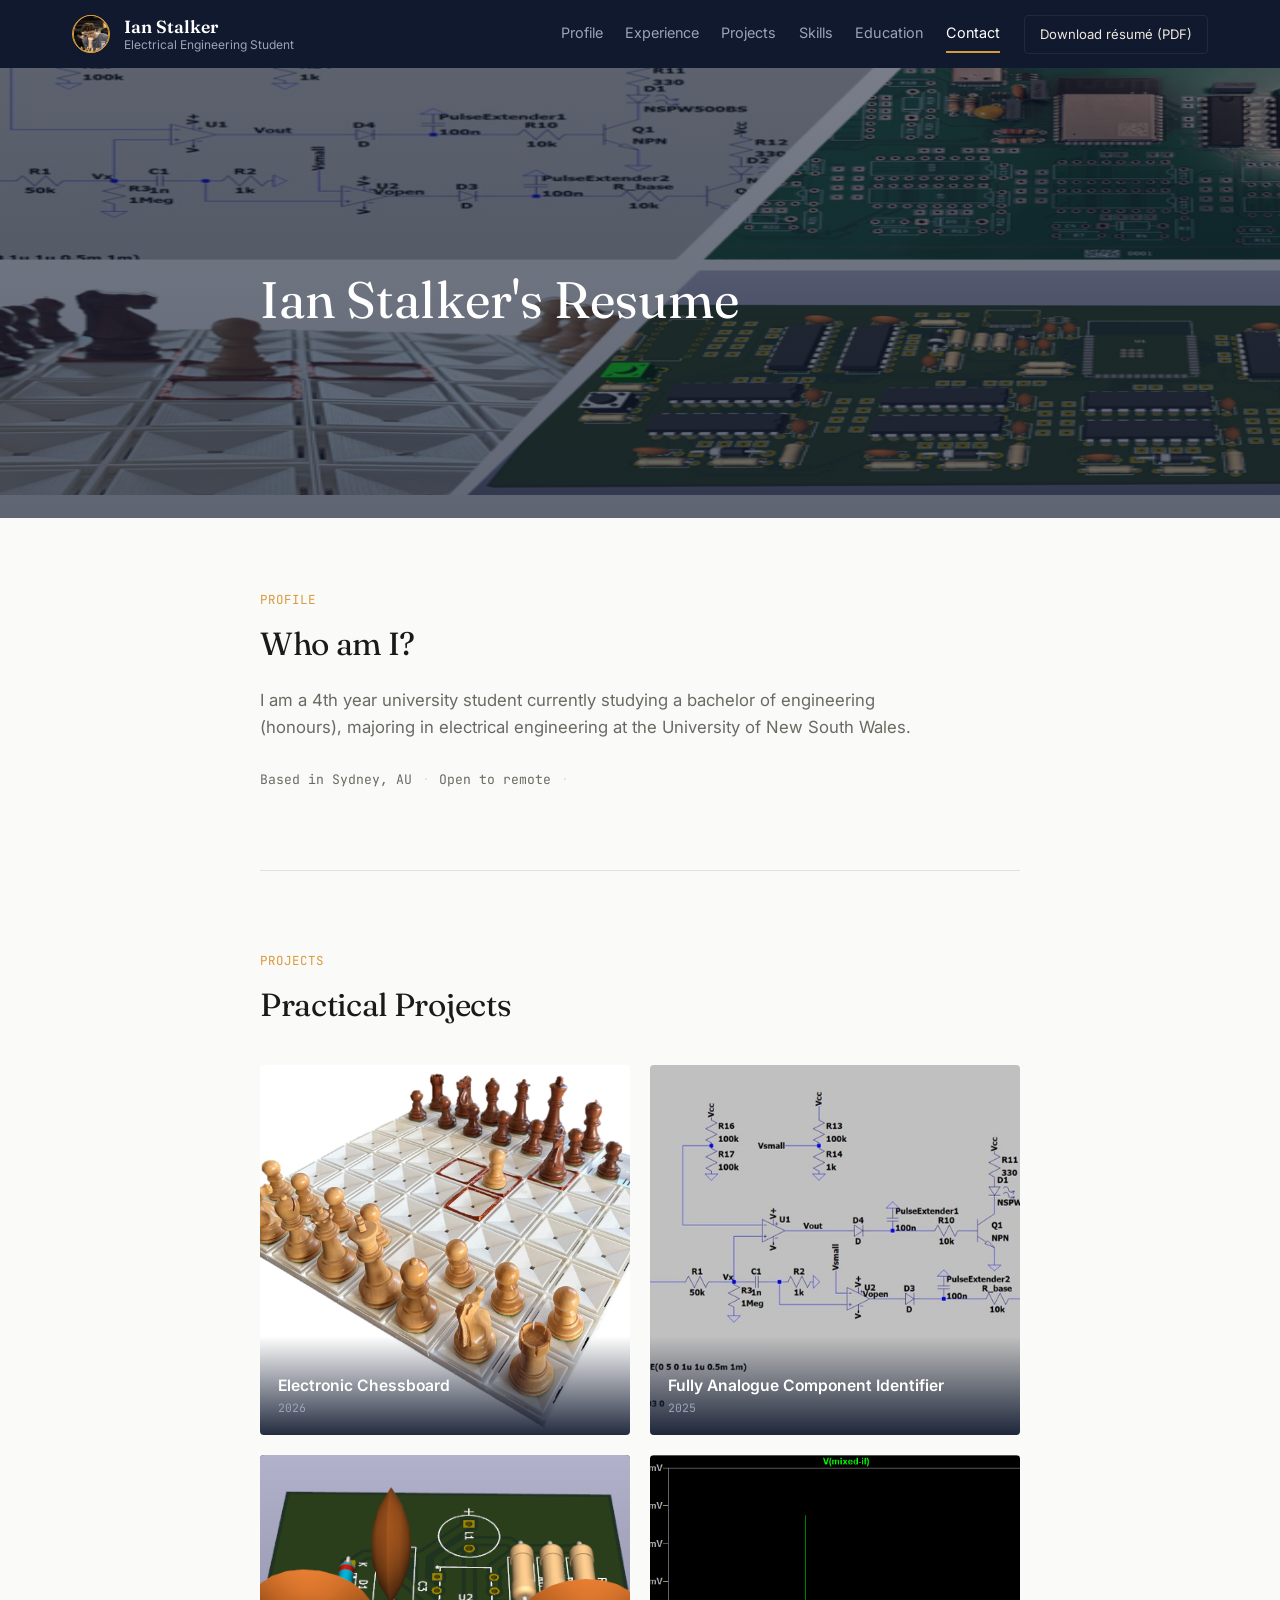
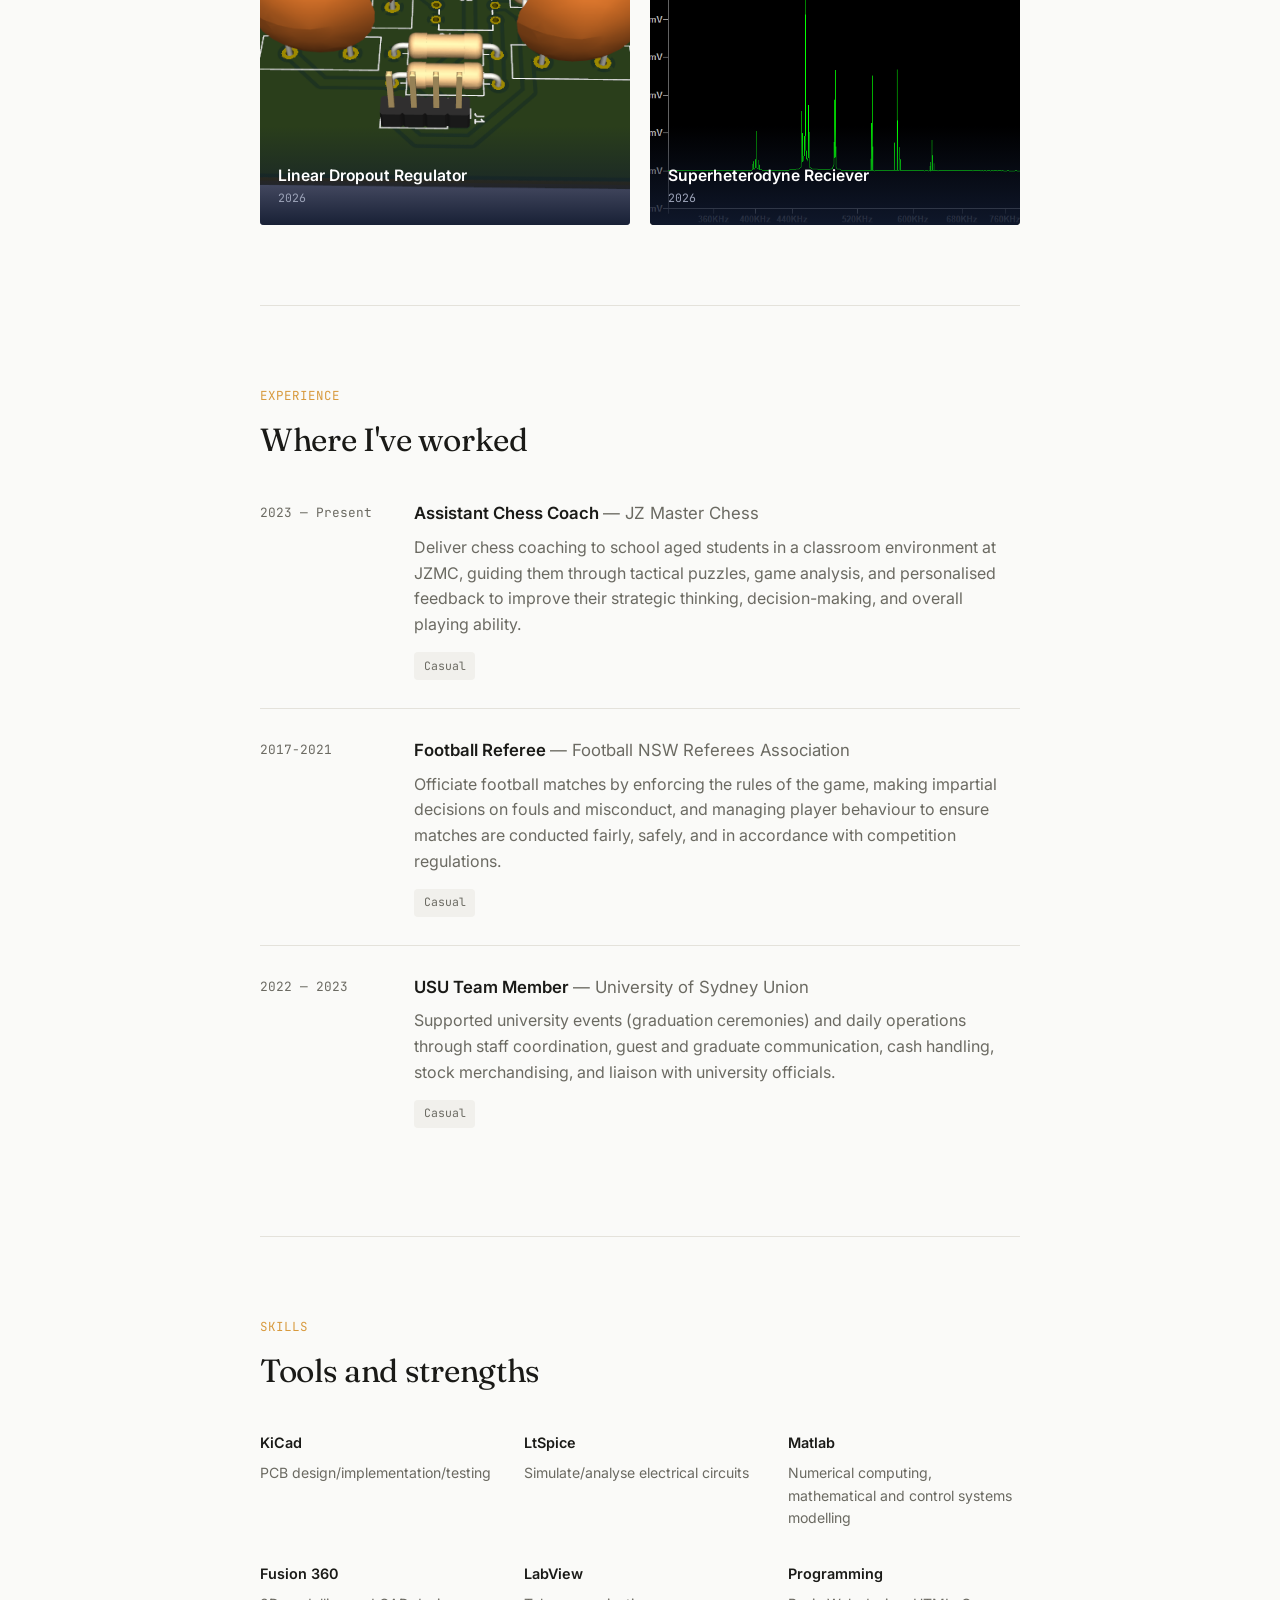
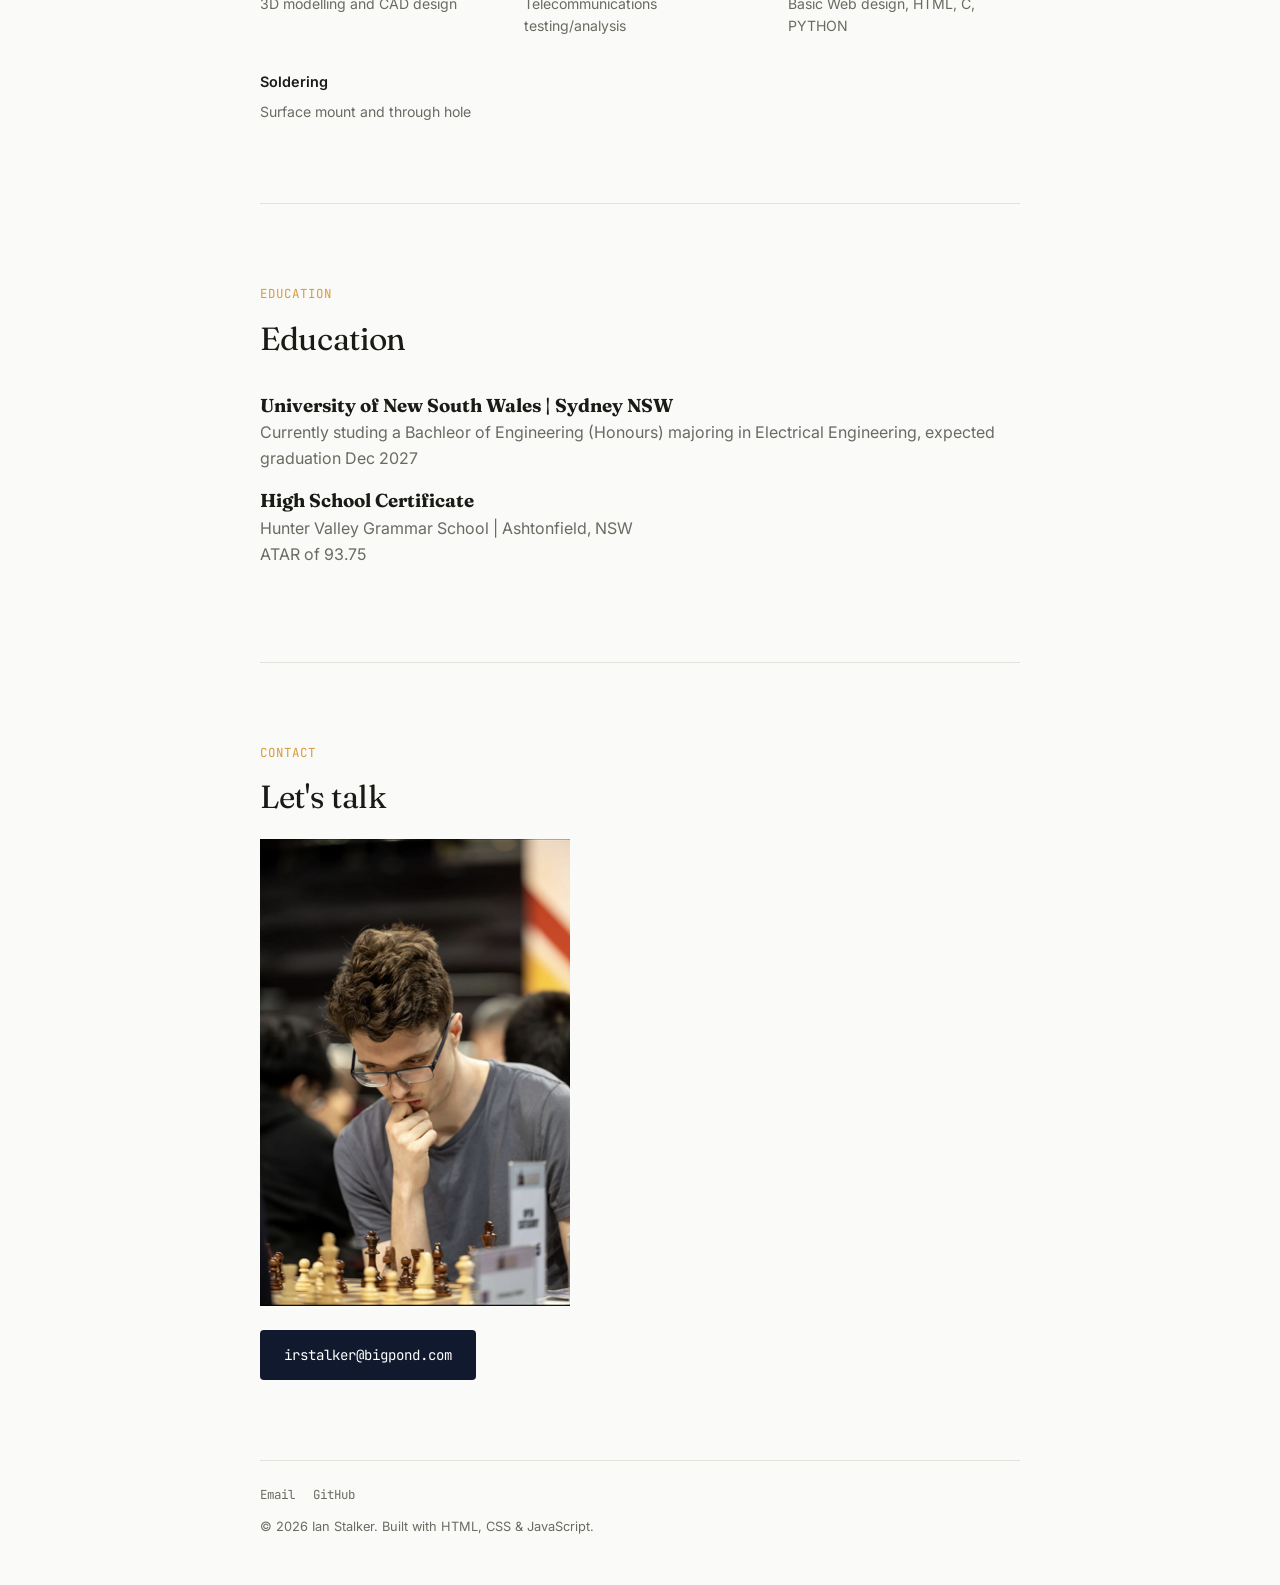
==== index.html @ 968f84c9 "Add files via upload" ====
<!DOCTYPE html>
<html lang="en">
<head>
  <meta charset="UTF-8">
  <meta name="viewport" content="width=device-width, initial-scale=1.0">
  <title>Ian Stalker — Résumé</title>
  <meta name="description" content="Résumé and portfolio of Ian Stalker">
  <link rel="preconnect" href="https://fonts.googleapis.com">
  <link rel="preconnect" href="https://fonts.gstatic.com" crossorigin>
  <link href="https://fonts.googleapis.com/css2?family=Fraunces:ital,opsz,wght@0,9..144,400;0,9..144,600;1,9..144,500&family=Inter:wght@400;500;600&family=JetBrains+Mono:wght@400;500&display=swap" rel="stylesheet">
  <link rel="stylesheet" href="style.css">
</head>
<body>
<header class="topbar" id="topbar">
  <div class="topbar-inner">
    <a class="brand" href="index.html" aria-label="Ian Stalker — home">
      <span class="avatar" aria-hidden="true"><img class="avatar" src="photos/Profile Picture.png" alt="Ian Stalker"> </span>
      <span class="brand-text"><span class="name">Ian Stalker</span><span class="title">Electrical Engineering Student</span></span>
    </a>
    <button class="nav-toggle" id="navToggle" aria-label="Toggle navigation" aria-expanded="false" aria-controls="siteNav"><span></span><span></span><span></span></button>
    <nav class="site-nav" id="siteNav" aria-label="Main navigation">
      <ul><li><a href="#profile" class="nav-link" data-section="profile">Profile</a></li><li><a href="#experience" class="nav-link" data-section="experience">Experience</a></li><li><a href="#projects" class="nav-link" data-section="projects">Projects</a></li><li><a href="#skills" class="nav-link" data-section="skills">Skills</a></li><li><a href="#education" class="nav-link" data-section="education">Education</a></li><li><a href="#contact" class="nav-link" data-section="contact">Contact</a></li></ul>
      <a class="btn-download" href="Ian_Stalker_Resume.pdf" download>Download résumé (PDF)</a>
    </nav>
  </div>
  <div class="progress-rail" aria-hidden="true"><div class="progress-fill" id="progressFill"></div></div>
</header>

<section class="hero hero-home" aria-label="Introduction">
  <div class="hero-inner">
    <p class="eyebrow"></p>
    <h1 class="hero-title">Ian Stalker's Resume</h1>
  </div>
</section>



<main class="content">
  <section id="profile" class="section">
    <p class="eyebrow">Profile</p>
    <h1 class="section-title">Who am I?</h1>
    <p class="lede">I am a 4th year university student currently studying a bachelor of engineering (honours), majoring in electrical engineering at the University of New South Wales.</p>
    <div class="meta-row"><span>Based in Sydney, AU</span><span class="sep">·</span><span>Open to remote</span><span class="sep">·</span></div>
  </section>

  <section id="projects" class="section">
    <p class="eyebrow">Projects</p>
    <h2 class="section-title">Practical Projects</h2>
    <div class="project-grid">
        <a class="project-tile" href="project-1.html">
          <img src="photos/Chessboard project/Chessboard diagonal oblique no background.jpg" alt="Preview of Ledger — expense tracking, rebuilt" loading="lazy">
          <span class="tile-caption"><span class="tile-title">Electronic Chessboard</span><span class="tile-sub">2026</span></span>
        </a>
        <a class="project-tile" href="project-2.html">
          <img src="photos/Component Identifier Circuit/Component identifier preview.jpg" alt="Preview of Component kit for internal tools" loading="lazy">
          <span class="tile-caption"><span class="tile-title">Fully Analogue Component Identifier</span><span class="tile-sub">2025</span></span>
        </a>
        <a class="project-tile" href="project-3.html">
          <img src="photos/LDO Project/LDO front diagonal.png" alt="Preview of Field notes — a writing site" loading="lazy" 
          style="width: 100%; height: 100%; object-fit contain; margin: auto; position: absolute; inset: 0;">
          <span class="tile-caption"><span class="tile-title">Linear Dropout Regulator</span><span class="tile-sub">2026</span></span>
        </a>
        <a class="project-tile" href="project-4.html">
          <img src="photos/Superheterodyne Reciever/superhet thumbnail.png" alt="Preview of Onboarding flow redesign" loading="lazy">
          <span class="tile-caption"><span class="tile-title">Superheterodyne Reciever</span><span class="tile-sub">2026</span></span>
        </a>
    </div>
  </section>

  <section id="experience" class="section">
    <p class="eyebrow">Experience</p>
    <h2 class="section-title">Where I've worked</h2>
    <ol class="timeline">
        <li class="entry">
          <div class="entry-date"><time>2023 — Present</time></div>
          <div class="entry-body">
            <h3 class="entry-role"><a href="experience-1.html">Assistant Chess Coach</a> <span class="entry-org">— JZ Master Chess</span></h3>
            <p>Deliver chess coaching to school aged students in a classroom environment at JZMC, guiding them through tactical puzzles, game analysis,
            and personalised feedback to improve their strategic thinking, decision-making, and overall playing ability.</p>
            <ul class="tag-list"><li>Casual</li></ul>
            
          </div>
        </li>
        <li class="entry">
          <div class="entry-date"><time>2017-2021</time></div>
          <div class="entry-body">
            <h3 class="entry-role"><a href="experience-2.html">Football Referee</a> <span class="entry-org">— Football NSW Referees Association</span></h3>
            <p>Officiate football matches by enforcing the rules of the game, making impartial decisions on fouls and misconduct, 
              and managing player behaviour to ensure matches are conducted fairly, safely, and in accordance with competition regulations.</p>
            <ul class="tag-list"><li>Casual</li></ul>
            
          </div>
        </li>
        <li class="entry">
          <div class="entry-date"><time>2022 — 2023</time></div>
          <div class="entry-body">
            <h3 class="entry-role"><a href="experience-3.html">USU Team Member</a> <span class="entry-org">— University of Sydney Union</span></h3>
            <p>Supported university events (graduation ceremonies) and daily operations through staff coordination, guest and graduate communication, 
              cash handling, stock merchandising, and liaison with university officials. </p>
            <ul class="tag-list"><li>Casual</li></ul>
            
          </div>
        </li>
    </ol>
  </section>

  <section id="skills" class="section">
    <p class="eyebrow">Skills</p>
    <h2 class="section-title">Tools and strengths</h2>
    <div class="skills-grid">
      <div class="skill-group"><h3>KiCad</h3><p>PCB design/implementation/testing</p></div>
      <div class="skill-group"><h3>LtSpice</h3><p>Simulate/analyse electrical circuits</p></div>
      <div class="skill-group"><h3>Matlab</h3><p>Numerical computing, mathematical and control systems modelling</p></div>
      <div class="skill-group"><h3>Fusion 360</h3><p>3D modelling and CAD design</p></div>
      <div class="skill-group"><h3>LabView</h3><p>Telecommunications testing/analysis</p></div>
      <div class="skill-group"><h3>Programming</h3><p>Basic Web design, HTML, C, PYTHON</p></div>
      <div class="skill-group"><h3>Soldering</h3><p>Surface mount and through hole</p></div>
    </div>
  </section>

  <section id="education" class="section">
    <p class="eyebrow">Education</p>
    <h2 class="section-title">Education</h2>
    <div class="entry-body no-timeline">
      <h3>University of New South Wales | Sydney NSW</h3>
      <p>Currently studing a Bachleor of Engineering (Honours) majoring in Electrical Engineering, expected graduation Dec 2027</p>
      
      <h3>High School Certificate</h3>
      <p>Hunter Valley Grammar School | Ashtonfield, NSW <br>ATAR of 93.75</br></p>
    </div>
  </section>

  <section id="contact" class="section">
    <p class="eyebrow">Contact</p>
    <h2 class="section-title">Let's talk</h2>
    <p class="lede"></p>
    <img src="photos/Profile Picture.png" alt="Ian Stalker">
    <a class="btn-primary" href="mailto:irstalker@bigpond.com">irstalker@bigpond.com</a>
  </section>
  <footer class="page-footer">
  <ul class="social-links">
    <li><a href="mailto:irystalker@gmail.com">Email</a></li>
    
    
    <li><a href="https://github.com/" target="_blank" rel="noopener">GitHub</a></li>
  </ul>
  <p>&copy; 2026 Ian Stalker. Built with HTML, CSS &amp; JavaScript.</p>
</footer>
</main>
<script src="script.js"></script>
</body>
</html>
---- style.css ----
/* ---------- Parallax hero banner ---------- */
.hero {
  position: relative;
  min-height: 50vh;
  display: flex;
  align-items: center;
  padding: 0 2rem;
  color: #fff;
  background-image:
    linear-gradient(rgba(16,25,46,0.55), rgba(16,25,46,0.75)),  /* dark overlay so text is readable */
    

}
.hero-inner { max-width: var(--content-max); margin: 0 auto; width: 100%; }
.hero-title { font-size: clamp(2rem, 5vw, 3.2rem); font-weight: 400; line-height: 1.2; }

/* iOS Safari ignores fixed backgrounds, so fall back to normal scrolling */
@media (hover: none) {
  .hero { background-attachment: scroll; }
}

.hero-home {
  background-image:
    linear-gradient(rgba(16,25,46,0.55), rgba(16,25,46,0.75)),
    url("photos/home\ page\ banner.png");
    background-size: 100% 100%, 200vh 50vh;
    background-repeat: no-repeat;
    background-position: center, center 10%;
    background-attachment: fixed;   /* this creates the parallax effect */
}

.hero-chess {
  background-image:
    linear-gradient(rgba(16,25,46,0.55), rgba(16,25,46,0.75)),
    url("photos/Chessboard project/banner.png");
    background-size: contain;
    background-repeat: no-repeat;
    background-position: center, center 20%;
    background-attachment: fixed;   /* this creates the parallax effect */
}

.hero-component {
  background-image:
    linear-gradient(rgba(16,25,46,0.55), rgba(16,25,46,0.75)),
    url("photos/Component Identifier Circuit/component\ identifier\ full.png");
    background-size: contain;
    background-repeat: no-repeat;
    background-position: center, center 20%;
    background-attachment: fixed;   /* this creates the parallax effect */
}

.hero-LDO {
  background-image:
    linear-gradient(rgba(16,25,46,0.55), rgba(16,25,46,0.75)),
    url("photos/LDO Project/LDO\ banner.png");
    background-size: contain;
    background-repeat: no-repeat;
    background-position: center, center 20%;
    background-attachment: fixed;   /* this creates the parallax effect */
}

.hero-superhet {
  background-image:
    linear-gradient(rgba(16,25,46,0.55), rgba(16,25,46,0.75)),
    url("photos/Superheterodyne Reciever/superhet\ banner.png");
    background-size: contain;
    background-repeat: no-repeat;
    background-position: center, center 20%;
    background-attachment: fixed;   /* this creates the parallax effect */
}


/* =========================================================
   DESIGN TOKENS — change these to re-theme the whole site
   ========================================================= */
:root {
  --ink:        #10192E;
  --ink-soft:   #1C2A46;
  --paper:      #FAFAF8;
  --paper-dim:  #F1F0EC;
  --line:       #E4E2DB;
  --text-main:  #1A1A17;
  --text-soft:  #6B6A62;
  --cream:      #EFEAE0;
  --cream-dim:  #9CA3B8;
  --amber:      #D89A3E;
  --amber-soft: rgba(216, 154, 62, 0.16);

  --font-display: 'Fraunces', Georgia, serif;
  --font-body: 'Inter', -apple-system, BlinkMacSystemFont, sans-serif;
  --font-mono: 'JetBrains Mono', 'Courier New', monospace;

  --topbar-height: 68px;
  --content-max: 760px;
  --radius: 4px;
}

/* ---------- Reset & base ---------- */
*, *::before, *::after { box-sizing: border-box; }
html { scroll-behavior: smooth; }
body {
  margin: 0;
  font-family: var(--font-body);
  background: var(--paper);
  color: var(--text-main);
  line-height: 1.6;
  -webkit-font-smoothing: antialiased;
}
a { color: inherit; text-decoration: none; }
ul, ol { list-style: none; margin: 0; padding: 0; }
h1, h2, h3 { margin: 0; font-family: var(--font-display); }
img { max-width: 100%; display: block; }

a:focus-visible, button:focus-visible {
  outline: 2px solid var(--amber);
  outline-offset: 3px;
}
@media (prefers-reduced-motion: reduce) {
  html { scroll-behavior: auto; }
  * { animation-duration: 0.01ms !important; transition-duration: 0.01ms !important; }
}

/* =========================================================
   TOP BAR (replaces the old sidebar)
   ========================================================= */
.topbar {
  position: sticky;
  top: 0;
  z-index: 60;
  background: var(--ink);
  color: var(--cream);
}
.topbar-inner {
  max-width: 1200px;
  margin: 0 auto;
  height: var(--topbar-height);
  padding: 0 2rem;
  display: flex;
  align-items: center;
  justify-content: space-between;
  gap: 1.5rem;
}

.brand { display: flex; align-items: center; gap: 0.85rem; flex-shrink: 0; }
.avatar {
  width: 38px; height: 38px;
  border-radius: 50%;
  background: var(--amber-soft);
  border: 1px solid var(--amber);
  color: var(--amber);
  font-family: var(--font-mono);
  font-size: 0.75rem;
  letter-spacing: 0.05em;
  display: flex; align-items: center; justify-content: center;
}
.brand-text { display: flex; flex-direction: column; line-height: 1.25; }
.name { font-family: var(--font-display); font-size: 1.1rem; font-weight: 600; color: #fff; }
.title { font-size: 0.75rem; color: var(--cream-dim); }

.site-nav { display: flex; align-items: center; gap: 1.5rem; }
.site-nav ul { display: flex; gap: 1.4rem; }

.nav-link {
  display: block;
  padding: 0.4rem 0;
  font-size: 0.9rem;
  color: var(--cream-dim);
  border-bottom: 2px solid transparent;
  transition: color 0.15s ease, border-color 0.15s ease;
}
.nav-link:hover { color: var(--cream); }
.nav-link.active { color: #fff; border-bottom-color: var(--amber); }

.btn-download {
  padding: 0.5rem 0.95rem;
  border: 1px solid var(--ink-soft);
  border-radius: var(--radius);
  font-size: 0.82rem;
  color: var(--cream);
  white-space: nowrap;
  transition: border-color 0.15s ease, background 0.15s ease;
}
.btn-download:hover { border-color: var(--amber); background: var(--amber-soft); }

/* Reading-progress line along the bottom edge of the bar */
.progress-rail { position: absolute; left: 0; right: 0; bottom: 0; height: 3px; }
.progress-fill { width: 0%; height: 100%; background: var(--amber); transition: width 0.1s linear; }

/* Hamburger (mobile only) */
.nav-toggle {
  display: none;
  width: 42px; height: 42px;
  background: transparent;
  border: none;
  flex-direction: column;
  align-items: center;
  justify-content: center;
  gap: 4px;
  cursor: pointer;
}
.nav-toggle span { width: 20px; height: 2px; background: var(--cream); transition: transform 0.2s ease, opacity 0.2s ease; }
.nav-toggle[aria-expanded="true"] span:nth-child(1) { transform: translateY(6px) rotate(45deg); }
.nav-toggle[aria-expanded="true"] span:nth-child(2) { opacity: 0; }
.nav-toggle[aria-expanded="true"] span:nth-child(3) { transform: translateY(-6px) rotate(-45deg); }

/* =========================================================
   MAIN CONTENT
   ========================================================= */
.content { padding: 4.5rem 2rem 3rem; }

.section {
  max-width: var(--content-max);
  margin: 0 auto;
  padding-bottom: 5rem;
  scroll-margin-top: calc(var(--topbar-height) + 1.5rem);
}
.section + .section { border-top: 1px solid var(--line); padding-top: 5rem; }

.eyebrow {
  font-family: var(--font-mono);
  font-size: 0.78rem;
  letter-spacing: 0.08em;
  text-transform: uppercase;
  color: var(--amber);
  margin: 0 0 0.9rem;
}
.section-title {
  font-size: 2rem;
  font-weight: 400;
  line-height: 1.25;
  letter-spacing: -0.01em;
  margin-bottom: 1.4rem;
}
.lede { font-size: 1.05rem; color: var(--text-soft); max-width: 60ch; margin: 0; }

.meta-row { margin-top: 1.75rem; font-family: var(--font-mono); font-size: 0.82rem; color: var(--text-soft); }
.meta-row .sep { margin: 0 0.6rem; color: var(--line); }

/* ---------- Experience timeline ---------- */
.timeline { margin-top: 2.5rem; }
.entry {
  display: grid;
  grid-template-columns: 130px 1fr;
  gap: 1.5rem;
  padding: 1.75rem 0;
  border-top: 1px solid var(--line);
}
.entry:first-child { border-top: none; padding-top: 0; }
.entry-date { font-family: var(--font-mono); font-size: 0.8rem; color: var(--text-soft); padding-top: 0.2rem; }
.entry-role { font-family: var(--font-body); font-size: 1.05rem; font-weight: 600; margin-bottom: 0.5rem; }
.entry-role a:hover { color: var(--amber); }
.entry-org { font-weight: 400; color: var(--text-soft); }
.entry-body p { margin: 0 0 0.9rem; color: var(--text-soft); }

.tag-list { display: flex; flex-wrap: wrap; gap: 0.5rem; margin-top: 1.25rem; }
.entry-body .tag-list { margin-top: 0; }
.tag-list li {
  font-family: var(--font-mono);
  font-size: 0.72rem;
  padding: 0.3rem 0.6rem;
  background: var(--paper-dim);
  border-radius: var(--radius);
  color: var(--text-soft);
}
.more-link { display: inline-block; margin-top: 1rem; font-family: var(--font-mono); font-size: 0.8rem; color: var(--amber); }
.more-link::after { content: " →"; }
.more-link:hover { text-decoration: underline; }

.no-timeline { margin-top: 2rem; }
.entry-date-inline { font-family: var(--font-mono); font-size: 0.82rem; color: var(--text-soft); margin-top: 0.3rem; }

/* ---------- Project tiles (square, image-led) ---------- */
.project-grid {
  margin-top: 2.5rem;
  display: grid;
  grid-template-columns: repeat(2, 1fr);
  gap: 1.25rem;
}
.project-tile {
  position: relative;
  display: block;
  aspect-ratio: 1 / 1;
  overflow: hidden;
  border-radius: var(--radius);
  background: var(--ink-soft);
}
.project-tile img {
  width: 100%; height: 100%;
  object-fit: cover;
  transition: transform 0.35s ease;
}
.tile-caption {
  position: absolute;
  left: 0; right: 0; bottom: 0;
  display: flex; flex-direction: column; gap: 0.15rem;
  padding: 2.5rem 1.1rem 1.1rem;
  color: #fff;
  background: linear-gradient(to top, rgba(16,25,46,0.92), rgba(16,25,46,0));
}
.tile-title { font-weight: 600; font-size: 0.98rem; line-height: 1.3; }
.tile-sub { font-family: var(--font-mono); font-size: 0.72rem; color: var(--cream-dim); }
.project-tile:hover img { transform: scale(1.04); }
.project-tile:hover .tile-title { text-decoration: underline; text-decoration-color: var(--amber); text-underline-offset: 3px; }

/* ---------- Skills ---------- */
.skills-grid { margin-top: 2.5rem; display: grid; grid-template-columns: repeat(auto-fit, minmax(180px, 1fr)); gap: 2rem; }
.skill-group h3 { font-family: var(--font-body); font-size: 0.9rem; font-weight: 600; margin-bottom: 0.5rem; }
.skill-group p { font-size: 0.88rem; color: var(--text-soft); margin: 0; }

/* ---------- Contact ---------- */
.btn-primary {
  display: inline-block;
  margin-top: 1.5rem;
  padding: 0.85rem 1.5rem;
  background: var(--ink);
  color: #fff;
  border-radius: var(--radius);
  font-family: var(--font-mono);
  font-size: 0.88rem;
  transition: background 0.15s ease;
}
.btn-primary:hover { background: var(--ink-soft); }

/* ---------- Detail pages (project / experience) ---------- */
.detail { padding-bottom: 3rem; }
.back-link { display: inline-block; margin-bottom: 2rem; font-family: var(--font-mono); font-size: 0.8rem; color: var(--text-soft); }
.back-link:hover { color: var(--amber); }
.hero-image { width: 100%; aspect-ratio: 16 / 9; object-fit: cover; border-radius: var(--radius); margin: 2.5rem 0 1rem; }
.detail h2 { font-family: var(--font-body); font-size: 1.1rem; font-weight: 600; margin: 2.5rem 0 0.6rem; }
.detail p { color: var(--text-soft); max-width: 62ch; margin: 0; }
.bullets { color: var(--text-soft); max-width: 62ch; }
.bullets li { position: relative; padding-left: 1.1rem; margin-bottom: 0.4rem; }
.bullets li::before { content: ""; position: absolute; left: 0; top: 0.7em; width: 5px; height: 5px; border-radius: 50%; background: var(--amber); }

.pager { margin-top: 4rem; padding-top: 1.5rem; border-top: 1px solid var(--line); display: grid; grid-template-columns: 1fr 1fr; gap: 1rem; }
.pager a { display: block; font-weight: 600; font-size: 0.95rem; }
.pager a:last-child { text-align: right; }
.pager a span { display: block; font-family: var(--font-mono); font-size: 0.72rem; font-weight: 400; color: var(--text-soft); margin-bottom: 0.2rem; }
.pager a:hover { color: var(--amber); }

/* ---------- Footer ---------- */
.page-footer {
  max-width: var(--content-max);
  margin: 0 auto;
  padding-top: 1.5rem;
  border-top: 1px solid var(--line);
  font-size: 0.8rem;
  color: var(--text-soft);
}
.page-footer p { margin: 0.75rem 0 0; }
.social-links { display: flex; gap: 1.1rem; font-family: var(--font-mono); font-size: 0.78rem; }
.social-links a:hover { color: var(--amber); }

/* =========================================================
   RESPONSIVE
   ========================================================= */
@media (max-width: 980px) {
  .topbar-inner { padding: 0 1.25rem; }
  .nav-toggle { display: flex; }

  .site-nav {
    display: none;
    position: absolute;
    top: var(--topbar-height);
    left: 0; right: 0;
    flex-direction: column;
    align-items: stretch;
    gap: 1rem;
    padding: 1rem 1.25rem 1.5rem;
    background: var(--ink);
    border-top: 1px solid var(--ink-soft);
  }
  .site-nav.open { display: flex; }
  .site-nav ul { flex-direction: column; gap: 0; }
  .nav-link { padding: 0.7rem 0; border-bottom: none; border-left: 2px solid transparent; padding-left: 0.85rem; }
  .nav-link.active { border-left-color: var(--amber); }
  .btn-download { text-align: center; }
}

@media (max-width: 720px) {
  .content { padding: 3rem 1.25rem 2.5rem; }
  .entry { grid-template-columns: 1fr; gap: 0.4rem; }
  .section-title { font-size: 1.6rem; }
  .title { display: none; }
}

@media (max-width: 480px) {
  .project-grid { grid-template-columns: 1fr; }
}
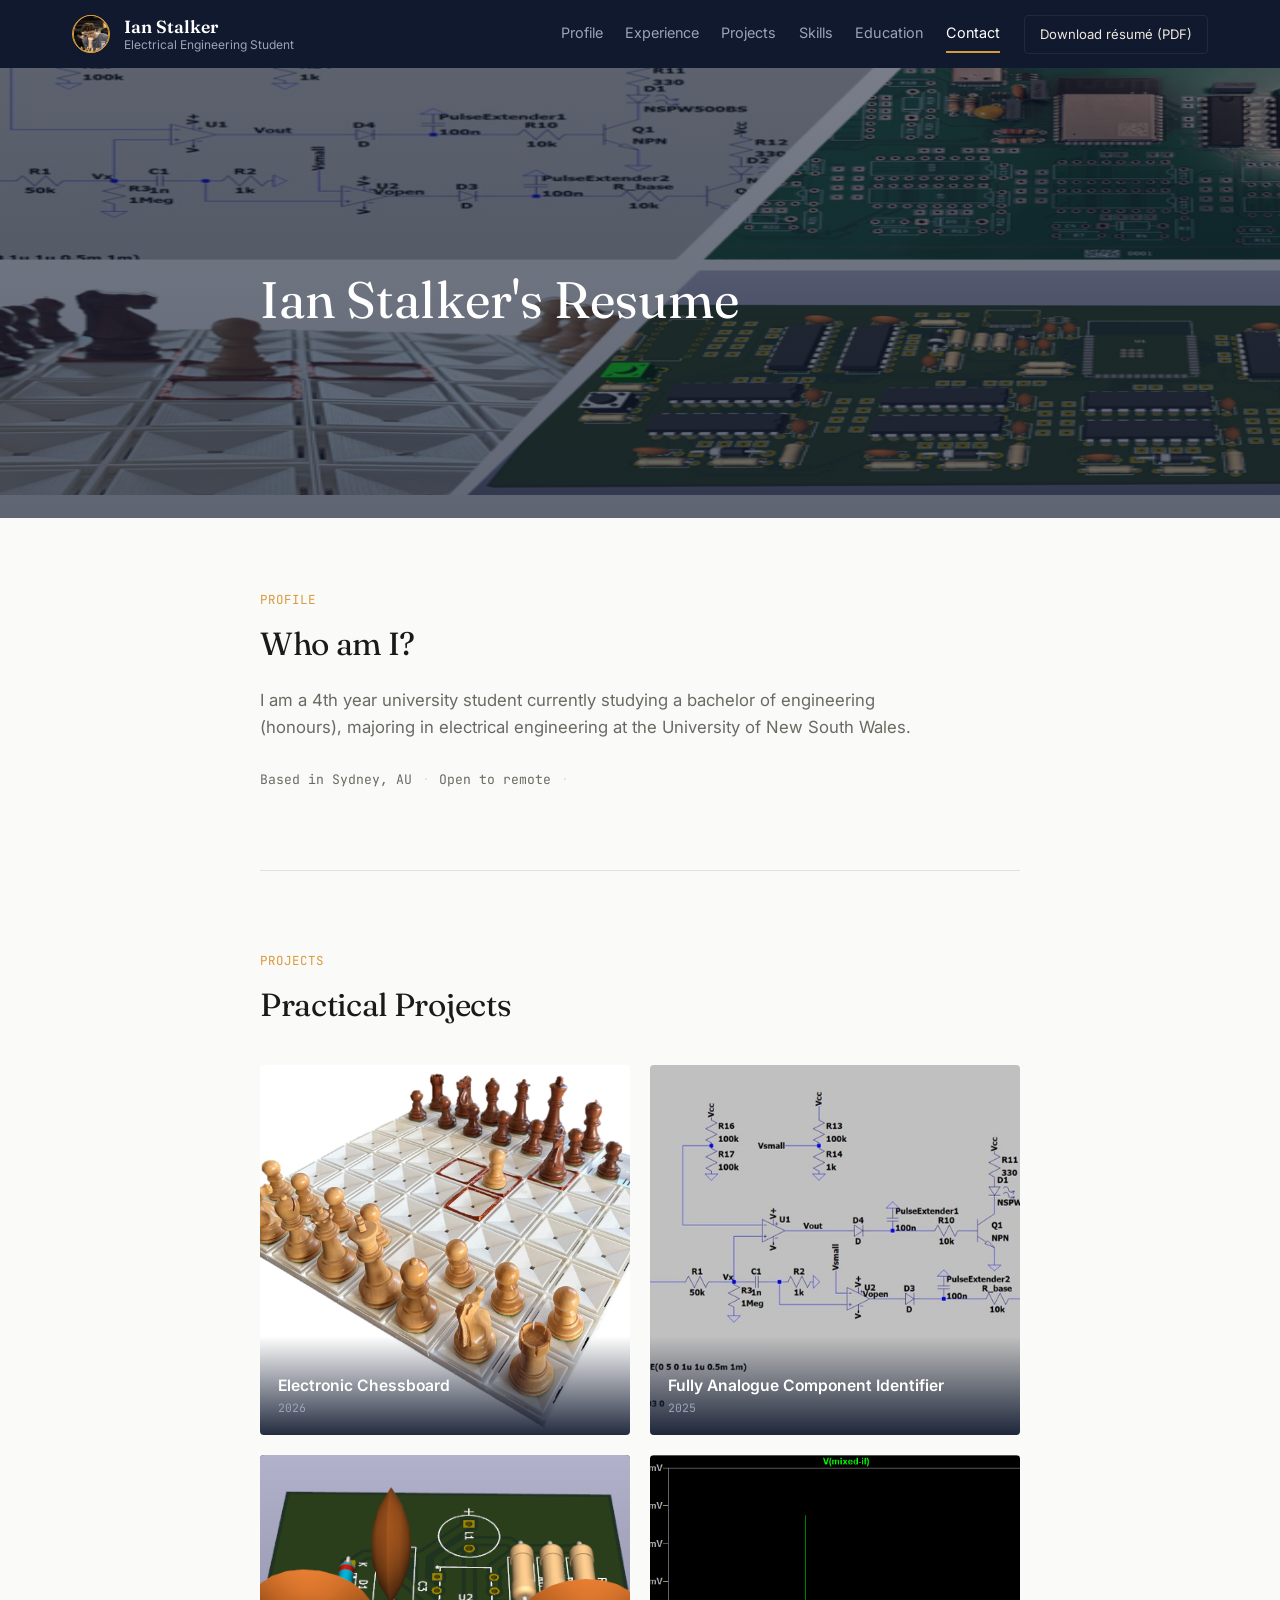
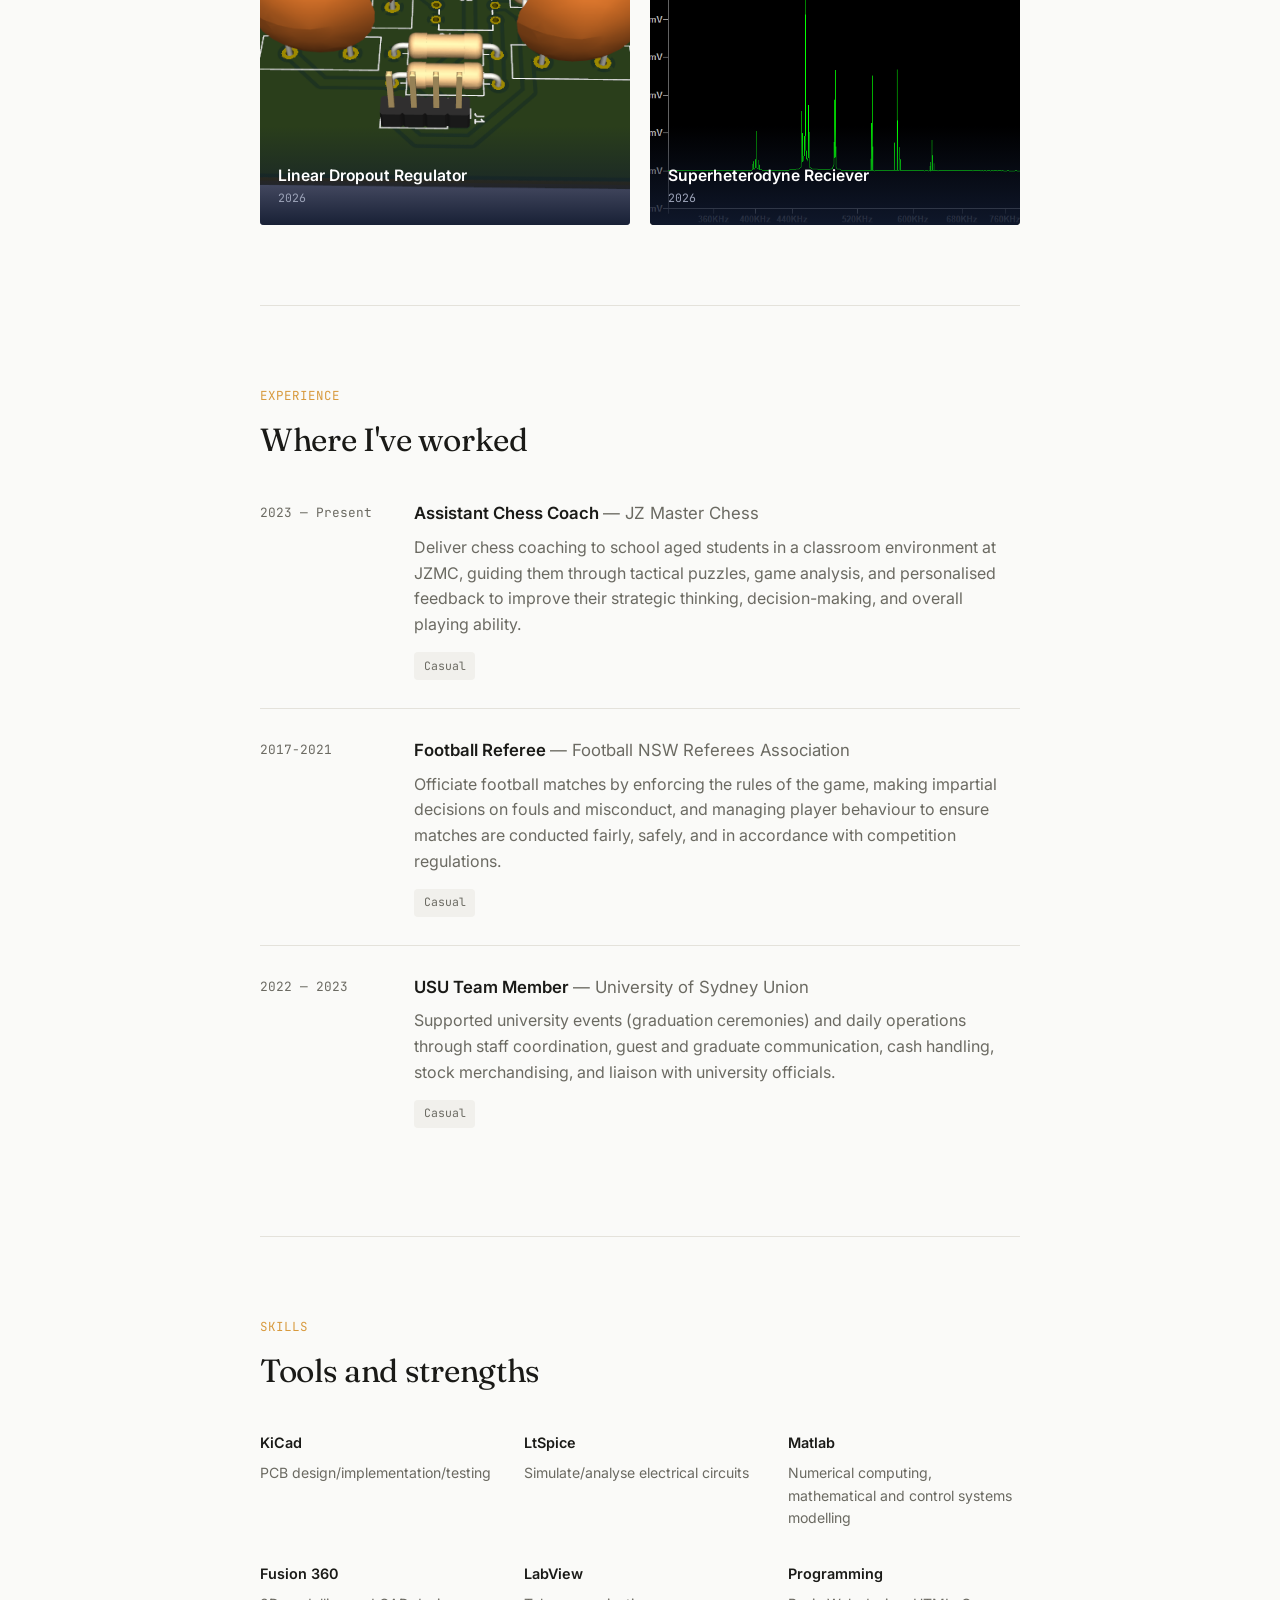
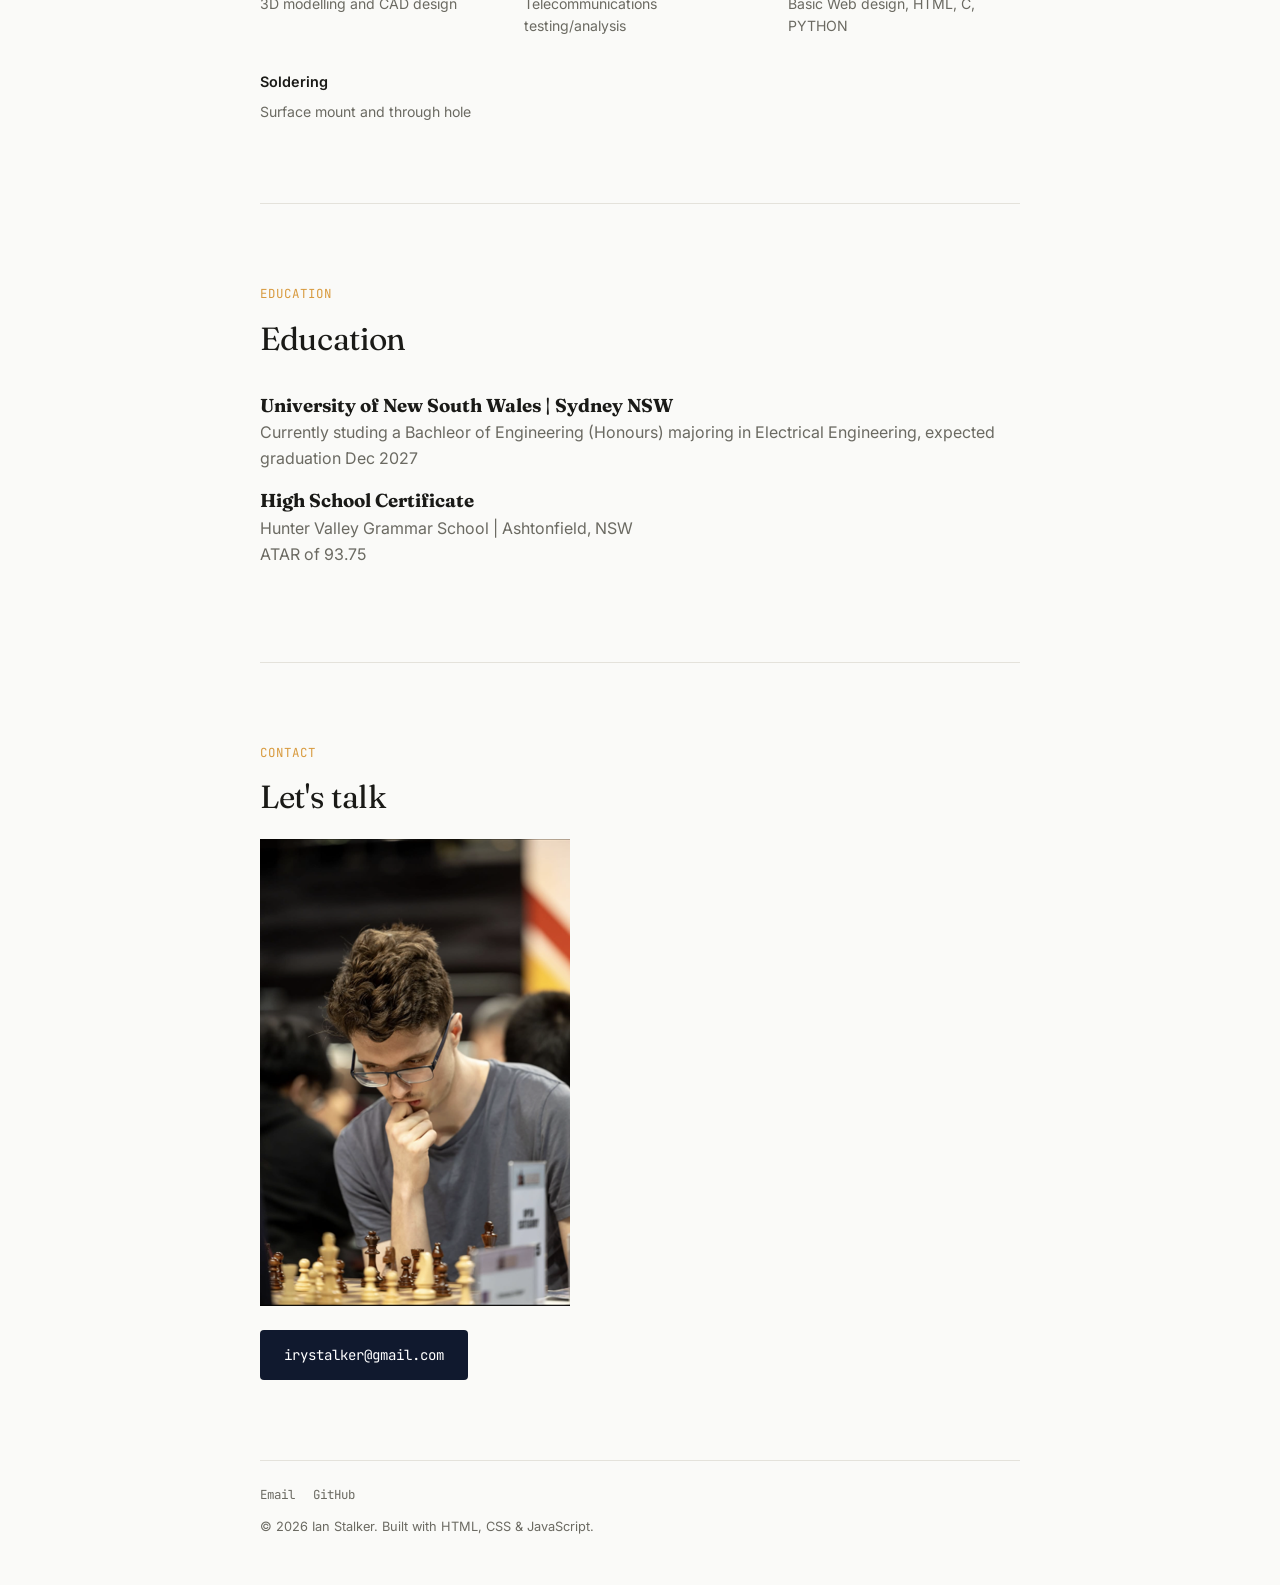
==== commit 1b6c3e12: "Add files via upload" ====
--- a/index.html
+++ b/index.html
@@ -135,7 +135,7 @@
     <h2 class="section-title">Let's talk</h2>
     <p class="lede"></p>
     <img src="photos/Profile Picture.png" alt="Ian Stalker">
-    <a class="btn-primary" href="mailto:irstalker@bigpond.com">irstalker@bigpond.com</a>
+    <a class="btn-primary" href="mailto:irystalker@gmail.com">irystalker@gmail.com</a>
   </section>
   <footer class="page-footer">
   <ul class="social-links">
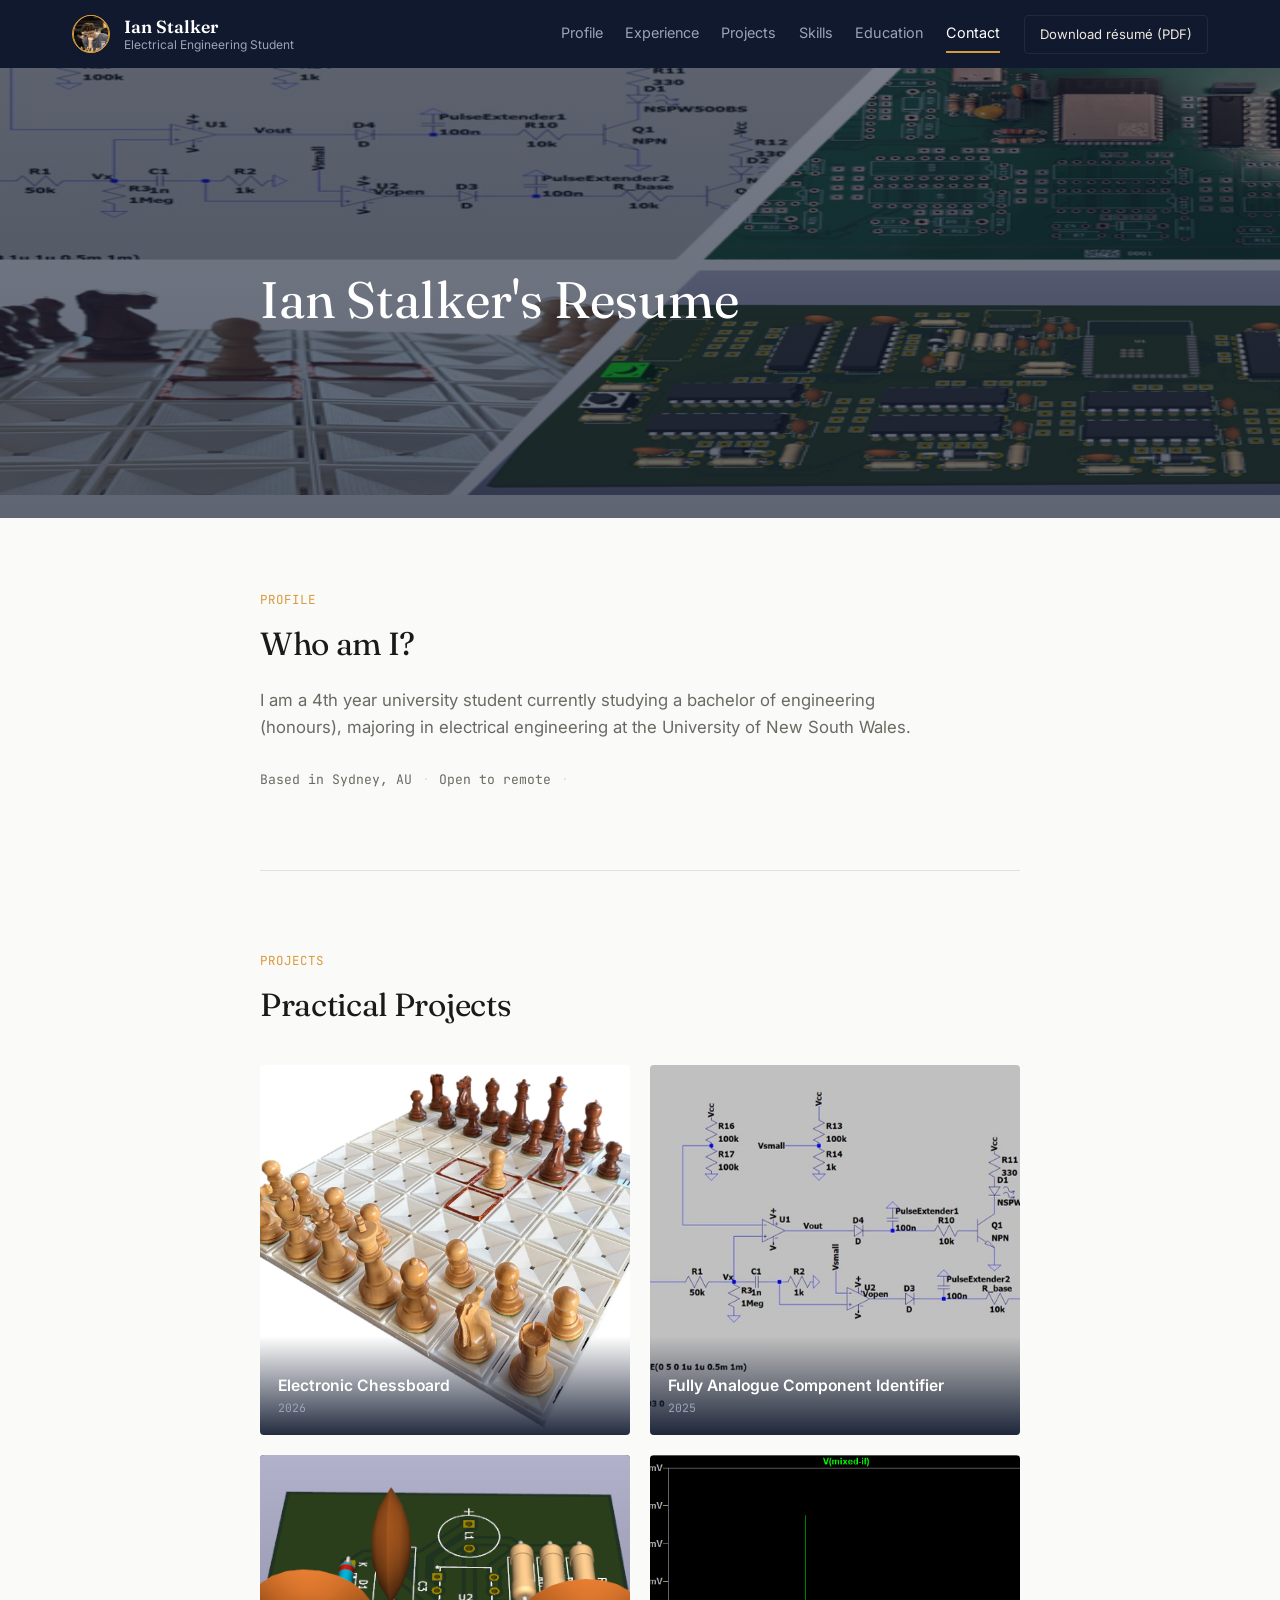
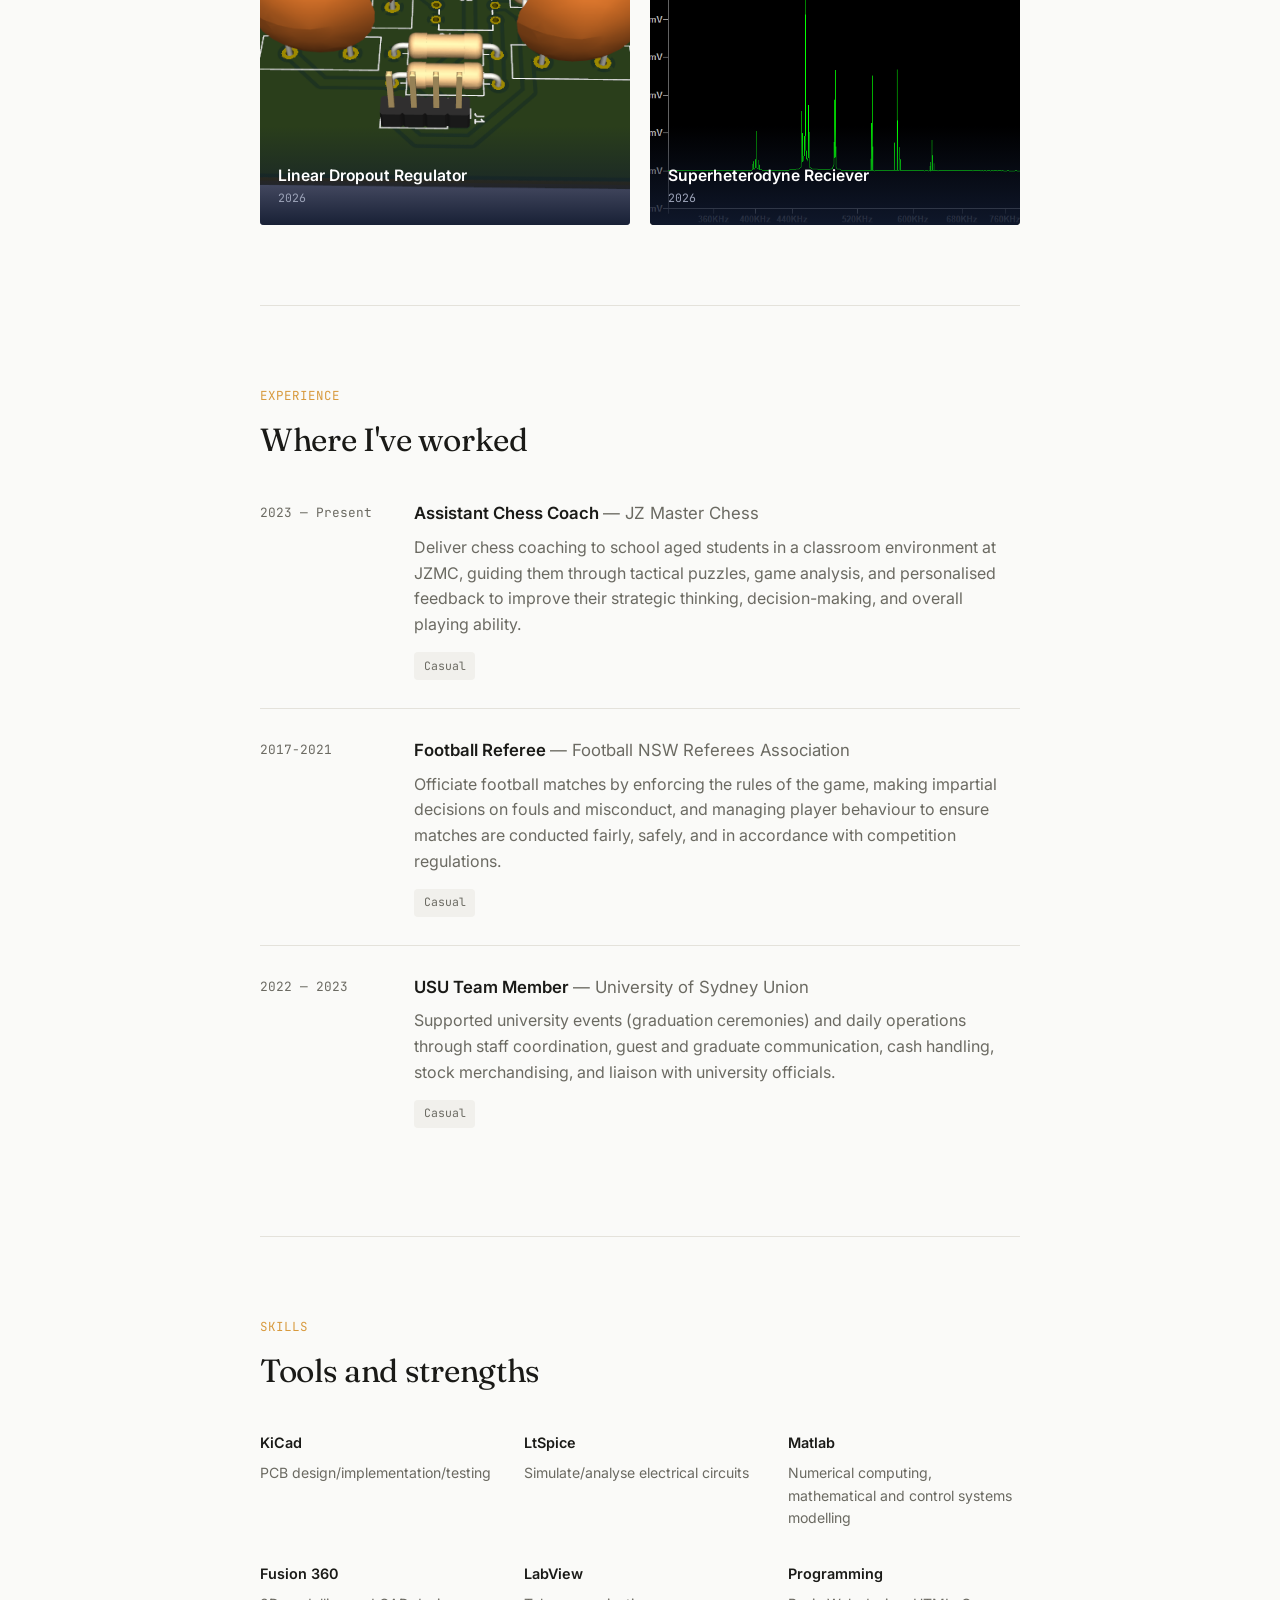
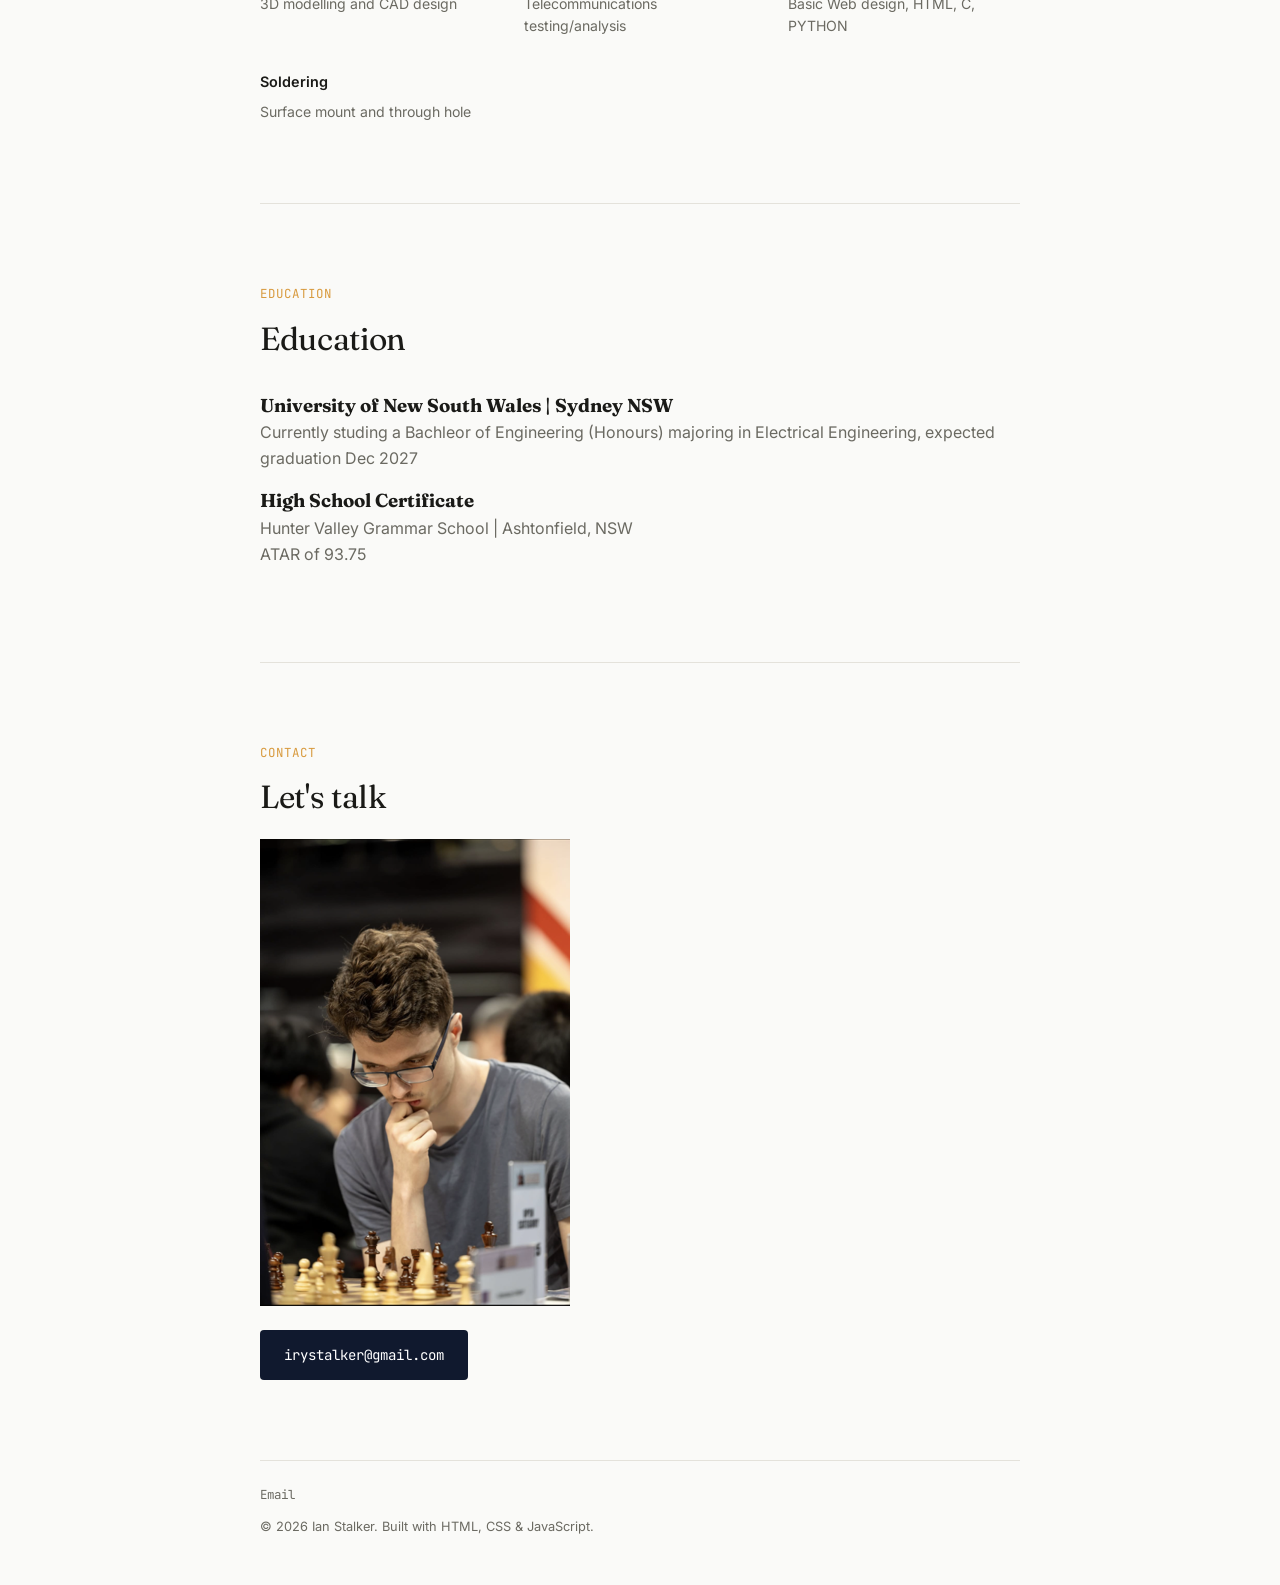
==== commit 0f5fd5dd: "Add files via upload" ====
--- a/index.html
+++ b/index.html
@@ -141,8 +141,7 @@
   <ul class="social-links">
     <li><a href="mailto:irystalker@gmail.com">Email</a></li>
     
-    
-    <li><a href="https://github.com/" target="_blank" rel="noopener">GitHub</a></li>
+  
   </ul>
   <p>&copy; 2026 Ian Stalker. Built with HTML, CSS &amp; JavaScript.</p>
 </footer>
